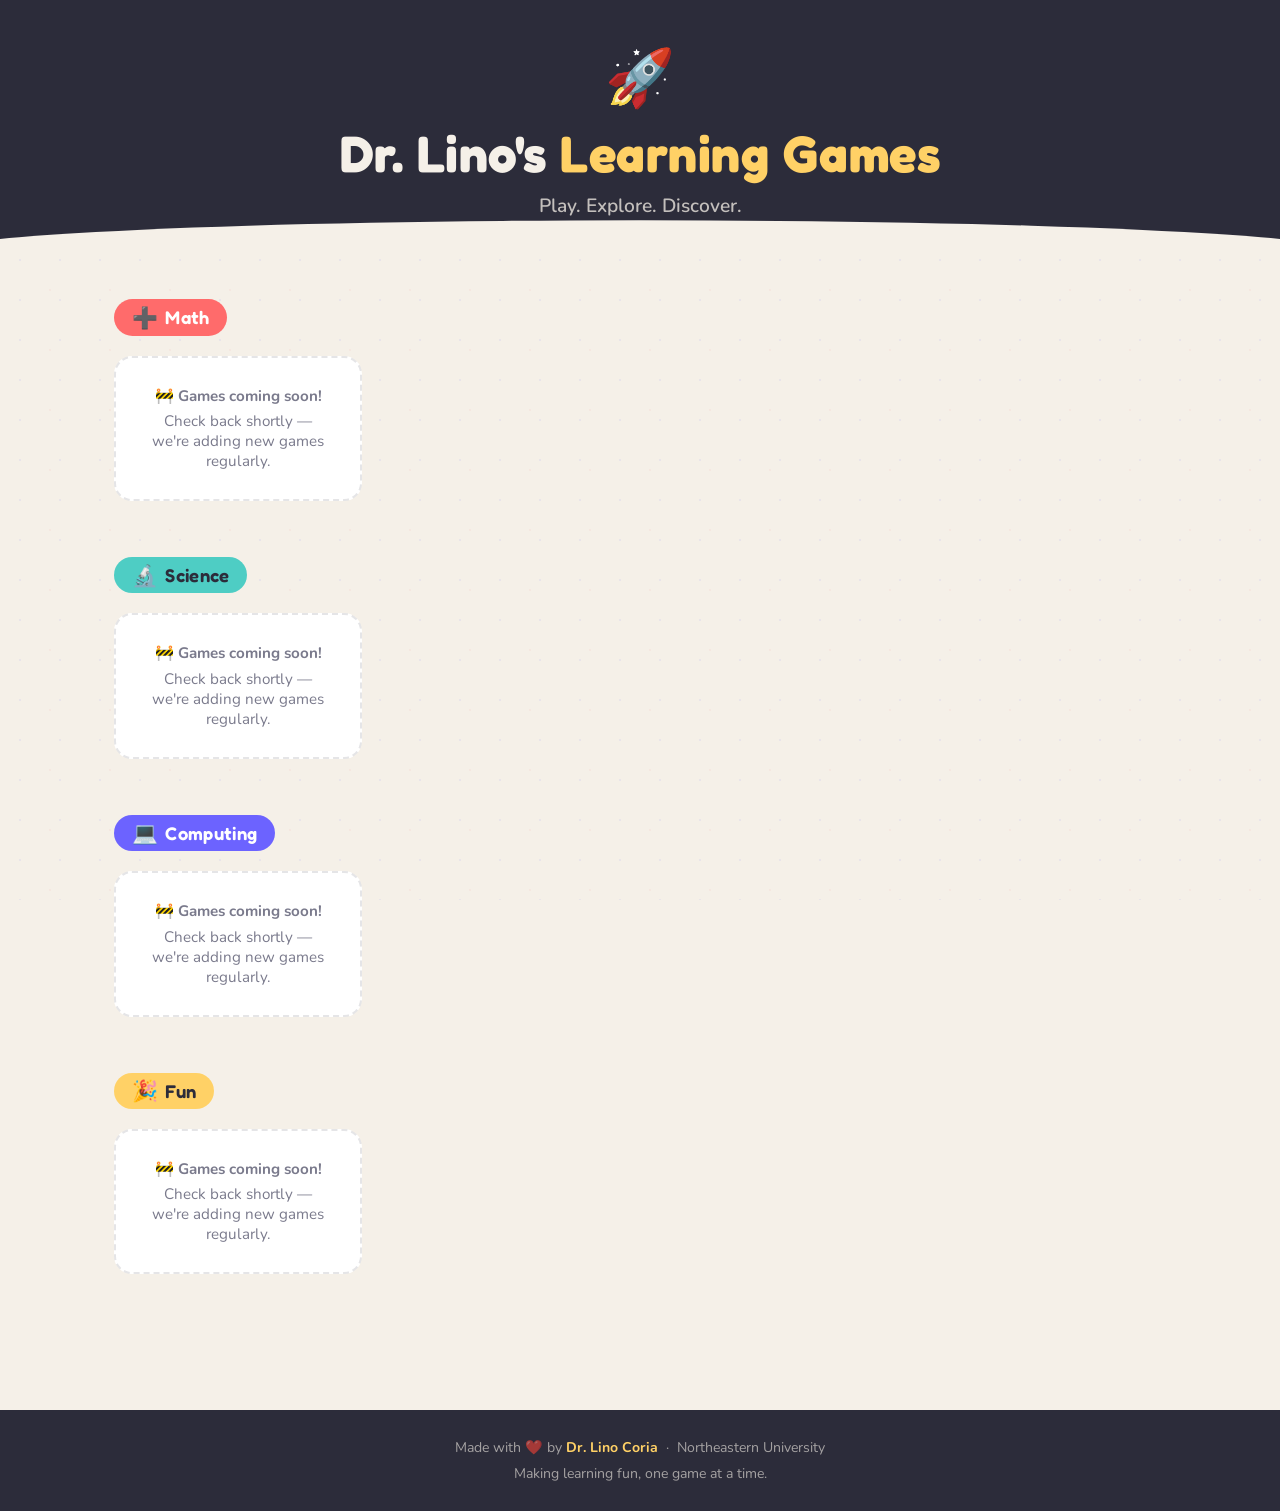
==== index.html @ c78145d6 "Add full project scaffold per CLAUDE.md spec - Add index.html landing page with game registry and de" ====
<!DOCTYPE html>
<html lang="en">
<head>
  <meta charset="UTF-8" />
  <meta name="viewport" content="width=device-width, initial-scale=1.0" />
  <title>Dr. Lino's Learning Games</title>
  <link rel="icon" type="image/svg+xml" href="favicon.svg" />
  <link rel="preconnect" href="https://fonts.googleapis.com" />
  <link rel="preconnect" href="https://fonts.gstatic.com" crossorigin />
  <link href="https://fonts.googleapis.com/css2?family=Fredoka:wght@400;600;700&family=Nunito:wght@400;600;700&display=swap" rel="stylesheet" />
  <style>
    /* ─── Design Tokens ──────────────────────────────────────────── */
    :root {
      --clr-bg:         #f5f0e8;
      --clr-surface:    #ffffff;
      --clr-text:       #2c2c3a;
      --clr-muted:      #7a7a8c;

      /* Category accent colours */
      --clr-math:       #ff6b6b;
      --clr-math-soft:  #fff0f0;
      --clr-sci:        #4ecdc4;
      --clr-sci-soft:   #f0fdfb;
      --clr-comp:       #6c63ff;
      --clr-comp-soft:  #f3f2ff;
      --clr-fun:        #ffd166;
      --clr-fun-soft:   #fffbf0;

      --clr-header-bg:  #2c2c3a;
      --clr-header-txt: #f5f0e8;

      --radius-card:    18px;
      --radius-badge:   50px;
      --shadow-card:    0 4px 20px rgba(44,44,58,0.10);
      --shadow-hover:   0 8px 32px rgba(44,44,58,0.18);

      --font-display: 'Fredoka', sans-serif;
      --font-body:    'Nunito', sans-serif;

      --transition: 0.25s cubic-bezier(0.34, 1.56, 0.64, 1);
    }

    /* ─── Reset & Base ───────────────────────────────────────────── */
    *, *::before, *::after { box-sizing: border-box; margin: 0; padding: 0; }

    html { scroll-behavior: smooth; }

    body {
      font-family: var(--font-body);
      background-color: var(--clr-bg);
      color: var(--clr-text);
      min-height: 100vh;
      overflow-x: hidden;
    }

    /* ─── Decorative background dots ────────────────────────────── */
    body::before {
      content: '';
      position: fixed;
      inset: 0;
      background-image:
        radial-gradient(circle, rgba(108,99,255,0.08) 1px, transparent 1px),
        radial-gradient(circle, rgba(255,107,107,0.06) 1px, transparent 1px);
      background-size: 40px 40px, 60px 60px;
      background-position: 0 0, 20px 20px;
      pointer-events: none;
      z-index: 0;
    }

    /* ─── Header ─────────────────────────────────────────────────── */
    header {
      background-color: var(--clr-header-bg);
      color: var(--clr-header-txt);
      padding: 2.5rem 2rem 2rem;
      text-align: center;
      position: relative;
      overflow: hidden;
    }

    header::after {
      content: '';
      position: absolute;
      bottom: -1px;
      left: 0;
      right: 0;
      height: 32px;
      background-color: var(--clr-bg);
      clip-path: ellipse(55% 100% at 50% 100%);
    }

    .header-emoji {
      font-size: 3.5rem;
      display: block;
      margin-bottom: 0.5rem;
      animation: float 3s ease-in-out infinite;
    }

    @keyframes float {
      0%, 100% { transform: translateY(0); }
      50%       { transform: translateY(-8px); }
    }

    header h1 {
      font-family: var(--font-display);
      font-size: clamp(2rem, 5vw, 3.2rem);
      font-weight: 700;
      letter-spacing: 0.01em;
      line-height: 1.1;
    }

    header h1 span {
      color: var(--clr-fun);
    }

    header p.tagline {
      margin-top: 0.75rem;
      font-size: clamp(1rem, 2.5vw, 1.2rem);
      color: rgba(245,240,232,0.75);
      font-weight: 600;
    }

    /* ─── Main ───────────────────────────────────────────────────── */
    main {
      position: relative;
      z-index: 1;
      max-width: 1100px;
      margin: 0 auto;
      padding: 3rem 1.5rem 5rem;
    }

    /* ─── Category Section ───────────────────────────────────────── */
    .category {
      margin-bottom: 3.5rem;
      animation: fadeUp 0.5s ease both;
    }

    .category:nth-child(1) { animation-delay: 0.05s; }
    .category:nth-child(2) { animation-delay: 0.15s; }
    .category:nth-child(3) { animation-delay: 0.25s; }
    .category:nth-child(4) { animation-delay: 0.35s; }

    @keyframes fadeUp {
      from { opacity: 0; transform: translateY(24px); }
      to   { opacity: 1; transform: translateY(0); }
    }

    .category-header {
      display: flex;
      align-items: center;
      gap: 0.75rem;
      margin-bottom: 1.25rem;
    }

    .category-badge {
      display: inline-flex;
      align-items: center;
      gap: 0.45rem;
      padding: 0.35rem 1.1rem;
      border-radius: var(--radius-badge);
      font-family: var(--font-display);
      font-size: 1.15rem;
      font-weight: 600;
      letter-spacing: 0.02em;
      color: var(--clr-surface);
    }

    .category-badge .icon { font-size: 1.3rem; }

    .category[data-cat="math"]      .category-badge { background-color: var(--clr-math); }
    .category[data-cat="science"]   .category-badge { background-color: var(--clr-sci); color: var(--clr-text); }
    .category[data-cat="computing"] .category-badge { background-color: var(--clr-comp); }
    .category[data-cat="fun"]       .category-badge { background-color: var(--clr-fun); color: var(--clr-text); }

    .category-count {
      font-size: 0.9rem;
      color: var(--clr-muted);
      font-weight: 600;
    }

    /* ─── Games Grid ─────────────────────────────────────────────── */
    .games-grid {
      display: grid;
      grid-template-columns: repeat(auto-fill, minmax(240px, 1fr));
      gap: 1.25rem;
    }

    /* ─── Game Card ──────────────────────────────────────────────── */
    .game-card {
      background-color: var(--clr-surface);
      border-radius: var(--radius-card);
      box-shadow: var(--shadow-card);
      overflow: hidden;
      text-decoration: none;
      color: inherit;
      display: flex;
      flex-direction: column;
      transition: transform var(--transition), box-shadow var(--transition);
      position: relative;
    }

    .game-card:hover {
      transform: translateY(-6px) scale(1.02);
      box-shadow: var(--shadow-hover);
    }

    .game-card:focus-visible {
      outline: 3px solid var(--clr-comp);
      outline-offset: 3px;
    }

    .card-thumb {
      width: 100%;
      aspect-ratio: 16 / 9;
      display: flex;
      align-items: center;
      justify-content: center;
      font-size: 3.5rem;
      position: relative;
    }

    .category[data-cat="math"]      .card-thumb { background-color: var(--clr-math-soft); }
    .category[data-cat="science"]   .card-thumb { background-color: var(--clr-sci-soft); }
    .category[data-cat="computing"] .card-thumb { background-color: var(--clr-comp-soft); }
    .category[data-cat="fun"]       .card-thumb { background-color: var(--clr-fun-soft); }

    .card-body {
      padding: 1rem 1.1rem 1.2rem;
      flex: 1;
      display: flex;
      flex-direction: column;
      gap: 0.4rem;
    }

    .card-title {
      font-family: var(--font-display);
      font-size: 1.1rem;
      font-weight: 600;
      line-height: 1.25;
      color: var(--clr-text);
    }

    .card-desc {
      font-size: 0.88rem;
      color: var(--clr-muted);
      line-height: 1.5;
      flex: 1;
    }

    .card-play {
      margin-top: 0.75rem;
      display: inline-flex;
      align-items: center;
      gap: 0.35rem;
      font-family: var(--font-display);
      font-size: 0.95rem;
      font-weight: 600;
      color: var(--clr-surface);
      padding: 0.45rem 1rem;
      border-radius: var(--radius-badge);
      width: fit-content;
      transition: filter 0.2s;
    }

    .game-card:hover .card-play { filter: brightness(1.1); }

    .category[data-cat="math"]      .card-play { background-color: var(--clr-math); }
    .category[data-cat="science"]   .card-play { background-color: var(--clr-sci); color: var(--clr-text); }
    .category[data-cat="computing"] .card-play { background-color: var(--clr-comp); }
    .category[data-cat="fun"]       .card-play { background-color: var(--clr-fun); color: var(--clr-text); }

    /* ─── "Coming Soon" card variant ────────────────────────────── */
    .game-card.coming-soon {
      opacity: 0.55;
      pointer-events: none;
      cursor: default;
    }

    .coming-soon-label {
      position: absolute;
      top: 0.6rem;
      right: 0.7rem;
      background: var(--clr-text);
      color: var(--clr-bg);
      font-size: 0.7rem;
      font-weight: 700;
      font-family: var(--font-display);
      padding: 0.2rem 0.65rem;
      border-radius: var(--radius-badge);
      letter-spacing: 0.05em;
      text-transform: uppercase;
    }

    /* ─── Empty Category Placeholder ────────────────────────────── */
    .empty-category {
      background: var(--clr-surface);
      border-radius: var(--radius-card);
      padding: 1.75rem;
      text-align: center;
      color: var(--clr-muted);
      font-size: 0.95rem;
      border: 2px dashed rgba(44,44,58,0.12);
    }

    .empty-category p { margin-top: 0.35rem; }

    /* ─── Footer ─────────────────────────────────────────────────── */
    footer {
      position: relative;
      z-index: 1;
      background-color: var(--clr-header-bg);
      color: rgba(245,240,232,0.6);
      text-align: center;
      padding: 1.75rem 1rem;
      font-size: 0.88rem;
    }

    footer a {
      color: var(--clr-fun);
      text-decoration: none;
      font-weight: 700;
    }

    footer a:hover { text-decoration: underline; }

    /* ─── Responsive ─────────────────────────────────────────────── */
    @media (max-width: 480px) {
      .games-grid { grid-template-columns: 1fr; }
    }
  </style>
</head>
<body>

  <!-- ── Header ───────────────────────────────────────────────── -->
  <header>
    <span class="header-emoji" role="img" aria-label="rocket">🚀</span>
    <h1>Dr. Lino's <span>Learning Games</span></h1>
    <p class="tagline">Play. Explore. Discover.</p>
  </header>

  <!-- ── Main content ─────────────────────────────────────────── -->
  <main>

    <!-- MATH ──────────────────────────────────────────────────── -->
    <section class="category" data-cat="math" aria-labelledby="cat-math">
      <div class="category-header">
        <span class="category-badge">
          <span class="icon" aria-hidden="true">➕</span>
          <span id="cat-math">Math</span>
        </span>
        <span class="category-count" id="math-count"></span>
      </div>
      <div class="games-grid" id="grid-math">
        <!-- Game cards injected by JS, or add manually below -->
        <!-- Example (remove when real games are added):
        <a class="game-card" href="games/math/addition-adventure/">
          <div class="card-thumb">🔢</div>
          <div class="card-body">
            <span class="card-title">Addition Adventure</span>
            <span class="card-desc">Race against the clock to solve addition problems!</span>
            <span class="card-play">▶ Play</span>
          </div>
        </a>
        -->
      </div>
    </section>

    <!-- SCIENCE ────────────────────────────────────────────────── -->
    <section class="category" data-cat="science" aria-labelledby="cat-science">
      <div class="category-header">
        <span class="category-badge">
          <span class="icon" aria-hidden="true">🔬</span>
          <span id="cat-science">Science</span>
        </span>
        <span class="category-count" id="science-count"></span>
      </div>
      <div class="games-grid" id="grid-science"></div>
    </section>

    <!-- COMPUTING ──────────────────────────────────────────────── -->
    <section class="category" data-cat="computing" aria-labelledby="cat-computing">
      <div class="category-header">
        <span class="category-badge">
          <span class="icon" aria-hidden="true">💻</span>
          <span id="cat-computing">Computing</span>
        </span>
        <span class="category-count" id="computing-count"></span>
      </div>
      <div class="games-grid" id="grid-computing"></div>
    </section>

    <!-- FUN ────────────────────────────────────────────────────── -->
    <section class="category" data-cat="fun" aria-labelledby="cat-fun">
      <div class="category-header">
        <span class="category-badge">
          <span class="icon" aria-hidden="true">🎉</span>
          <span id="cat-fun">Fun</span>
        </span>
        <span class="category-count" id="fun-count"></span>
      </div>
      <div class="games-grid" id="grid-fun"></div>
    </section>

  </main>

  <!-- ── Footer ───────────────────────────────────────────────── -->
  <footer>
    <p>Made with ❤️ by <a href="https://linocoria.com" target="_blank" rel="noopener">Dr. Lino Coria</a> &nbsp;·&nbsp; Northeastern University</p>
    <p style="margin-top:0.4rem;">Making learning fun, one game at a time.</p>
  </footer>

  <!-- ── Game Registry ────────────────────────────────────────── -->
  <!--
    HOW TO ADD A GAME
    =================
    Add an object to the `games` array below.

    Fields:
      title    (string)   — Display name shown on the card
      desc     (string)   — One-sentence description for the card
      category (string)   — One of: "math" | "science" | "computing" | "fun"
      path     (string)   — Relative URL, e.g. "games/math/addition-adventure/"
      emoji    (string)   — Emoji used as the card thumbnail
      soon     (boolean)  — Optional. Set to true to show "Coming Soon" badge

    Example:
    { title: "Addition Adventure", desc: "Race to solve addition problems!",
      category: "math", path: "games/math/addition-adventure/", emoji: "🔢" }
  -->
  <script>
    const games = [
      // ── Add your games here ──────────────────────────────────────
      // { title: "Addition Adventure", desc: "Race against the clock to solve addition problems!", category: "math", path: "games/math/addition-adventure/", emoji: "🔢" },
      // { title: "Solar System Quiz",  desc: "How well do you know the planets?", category: "science", path: "games/science/solar-system-quiz/", emoji: "🪐" },
      // { title: "Sorting Explorer",   desc: "Watch sorting algorithms come to life!", category: "computing", path: "games/computing/sorting-explorer/", emoji: "📊" },
      // { title: "Word Scramble",       desc: "Unscramble the letters before time runs out.", category: "fun", path: "games/fun/word-scramble/", emoji: "🔤" },
    ];

    // ── Render ────────────────────────────────────────────────────
    const categories = ["math", "science", "computing", "fun"];

    categories.forEach(cat => {
      const grid  = document.getElementById(`grid-${cat}`);
      const count = document.getElementById(`${cat}-count`);
      const list  = games.filter(g => g.category === cat);

      if (list.length === 0) {
        grid.innerHTML = `
          <div class="empty-category">
            <strong>🚧 Games coming soon!</strong>
            <p>Check back shortly — we're adding new games regularly.</p>
          </div>`;
        return;
      }

      count.textContent = `${list.length} game${list.length > 1 ? 's' : ''}`;

      list.forEach(game => {
        const card = document.createElement('a');
        card.className = 'game-card' + (game.soon ? ' coming-soon' : '');
        card.href      = game.soon ? '#' : game.path;
        if (!game.soon) card.setAttribute('aria-label', `Play ${game.title}`);

        card.innerHTML = `
          ${game.soon ? '<span class="coming-soon-label" aria-label="Coming soon">Coming Soon</span>' : ''}
          <div class="card-thumb" role="img" aria-hidden="true">${game.emoji}</div>
          <div class="card-body">
            <span class="card-title">${game.title}</span>
            <span class="card-desc">${game.desc}</span>
            ${!game.soon ? '<span class="card-play">▶ Play</span>' : ''}
          </div>`;

        grid.appendChild(card);
      });

      count.textContent = `${list.length} game${list.length > 1 ? 's' : ''}`;
    });
  </script>

</body>
</html>
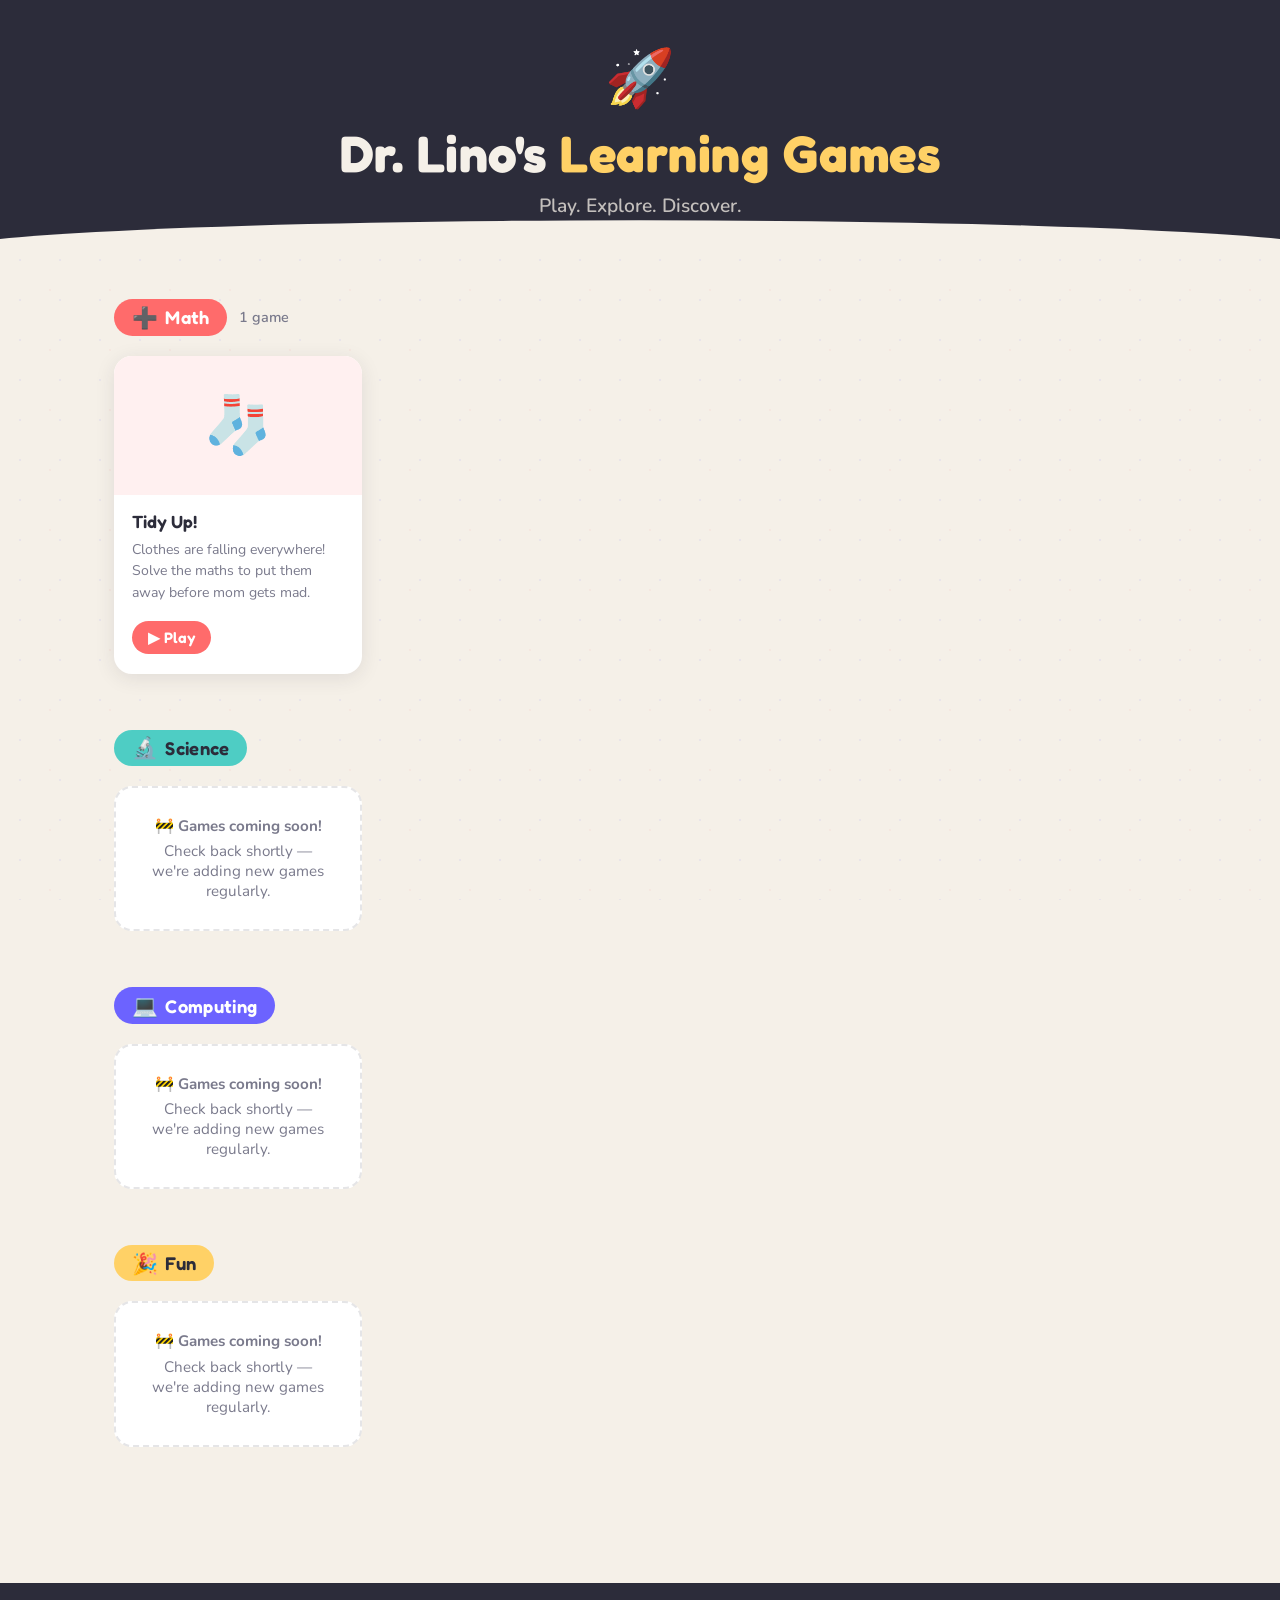
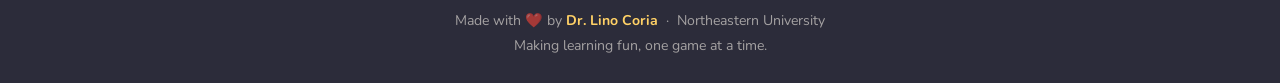
==== commit 1f04c80b: "Add Tidy Up! math game and register it on the landing page Adds a new canvas-based falling-clothes m" ====
--- a/index.html
+++ b/index.html
@@ -429,6 +429,7 @@
   <script>
     const games = [
       // ── Add your games here ──────────────────────────────────────
+      { title: "Tidy Up!", desc: "Clothes are falling everywhere! Solve the maths to put them away before mom gets mad.", category: "math", path: "games/math/tidy-up/", emoji: "🧦" },
       // { title: "Addition Adventure", desc: "Race against the clock to solve addition problems!", category: "math", path: "games/math/addition-adventure/", emoji: "🔢" },
       // { title: "Solar System Quiz",  desc: "How well do you know the planets?", category: "science", path: "games/science/solar-system-quiz/", emoji: "🪐" },
       // { title: "Sorting Explorer",   desc: "Watch sorting algorithms come to life!", category: "computing", path: "games/computing/sorting-explorer/", emoji: "📊" },
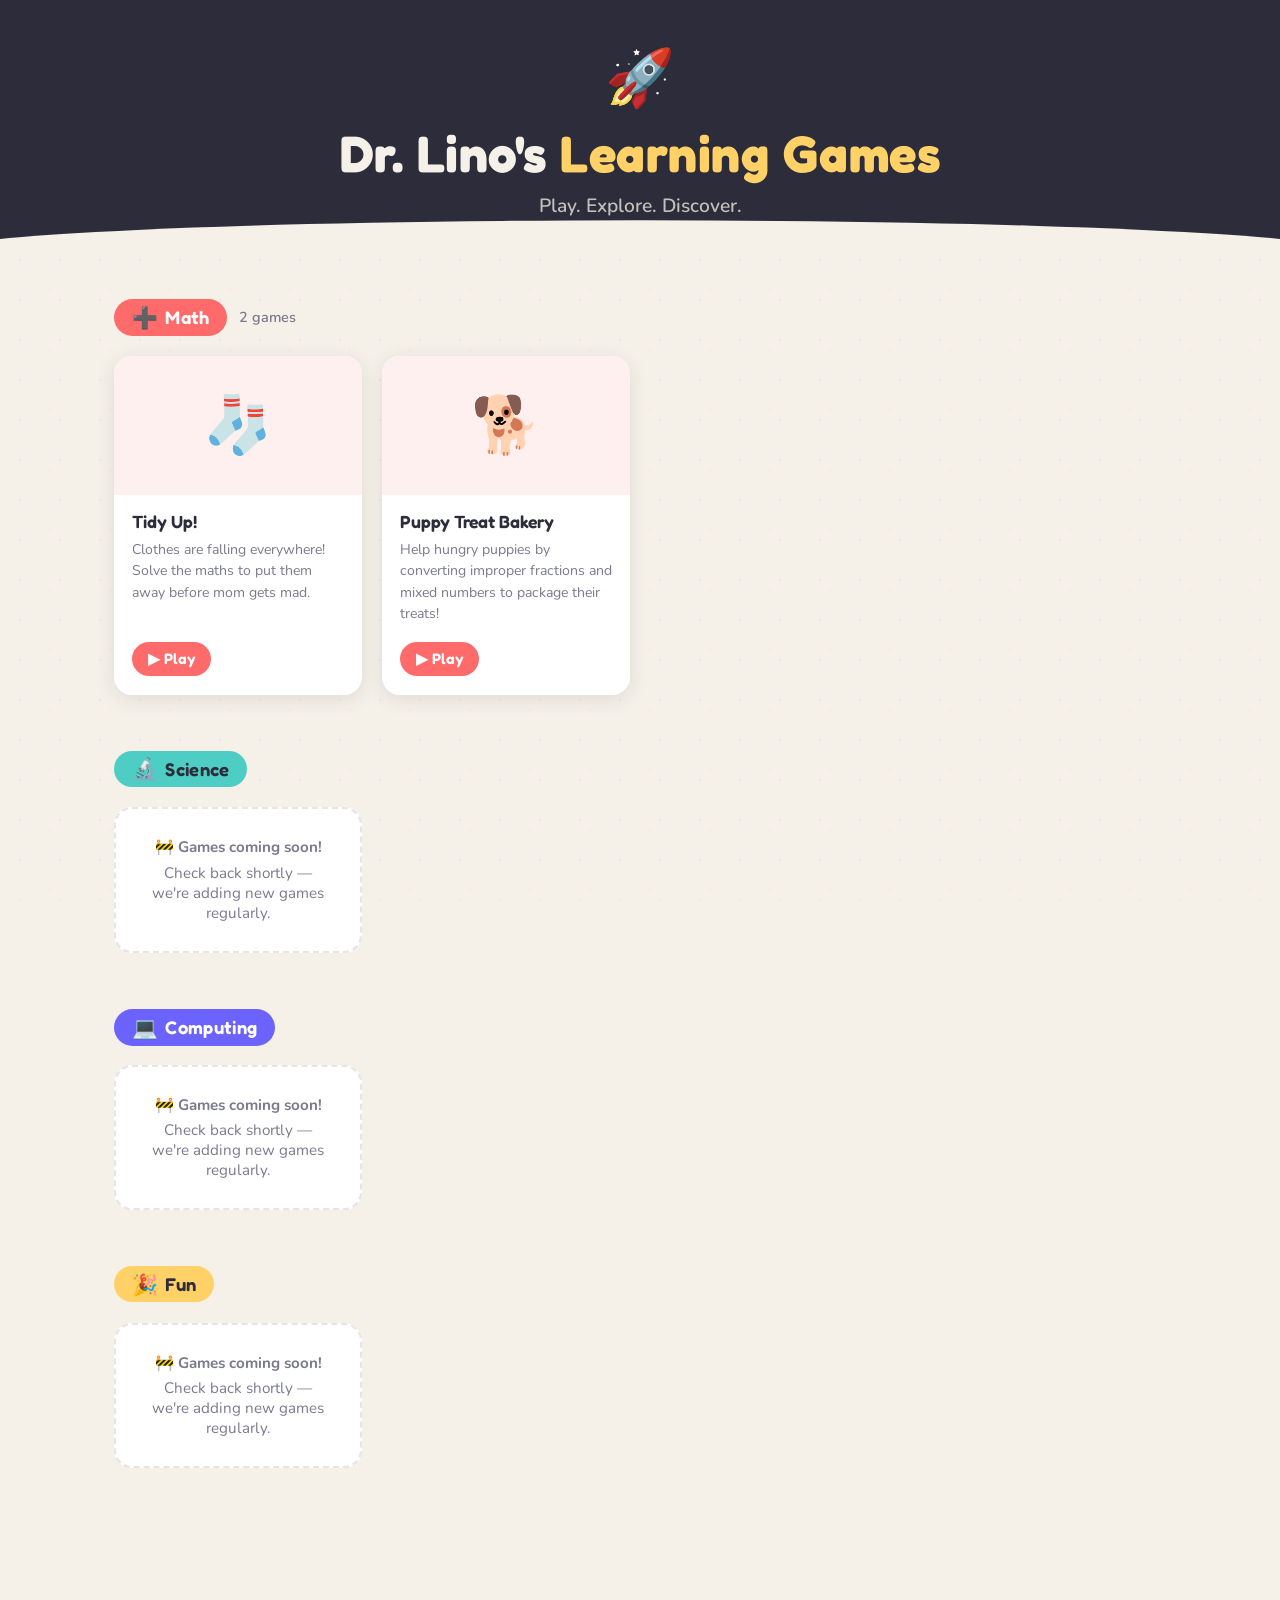
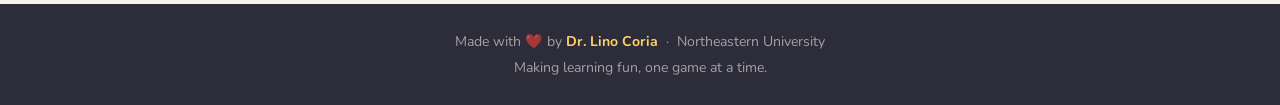
==== commit 79076b49: "Add Puppy Treat Bakery math game and register it on the landing page Adds a fractions game under gam" ====
--- a/index.html
+++ b/index.html
@@ -430,6 +430,7 @@
     const games = [
       // ── Add your games here ──────────────────────────────────────
       { title: "Tidy Up!", desc: "Clothes are falling everywhere! Solve the maths to put them away before mom gets mad.", category: "math", path: "games/math/tidy-up/", emoji: "🧦" },
+      { title: "Puppy Treat Bakery", desc: "Help hungry puppies by converting improper fractions and mixed numbers to package their treats!", category: "math", path: "games/math/puppy-treat-bakery/", emoji: "🐕" },
       // { title: "Addition Adventure", desc: "Race against the clock to solve addition problems!", category: "math", path: "games/math/addition-adventure/", emoji: "🔢" },
       // { title: "Solar System Quiz",  desc: "How well do you know the planets?", category: "science", path: "games/science/solar-system-quiz/", emoji: "🪐" },
       // { title: "Sorting Explorer",   desc: "Watch sorting algorithms come to life!", category: "computing", path: "games/computing/sorting-explorer/", emoji: "📊" },
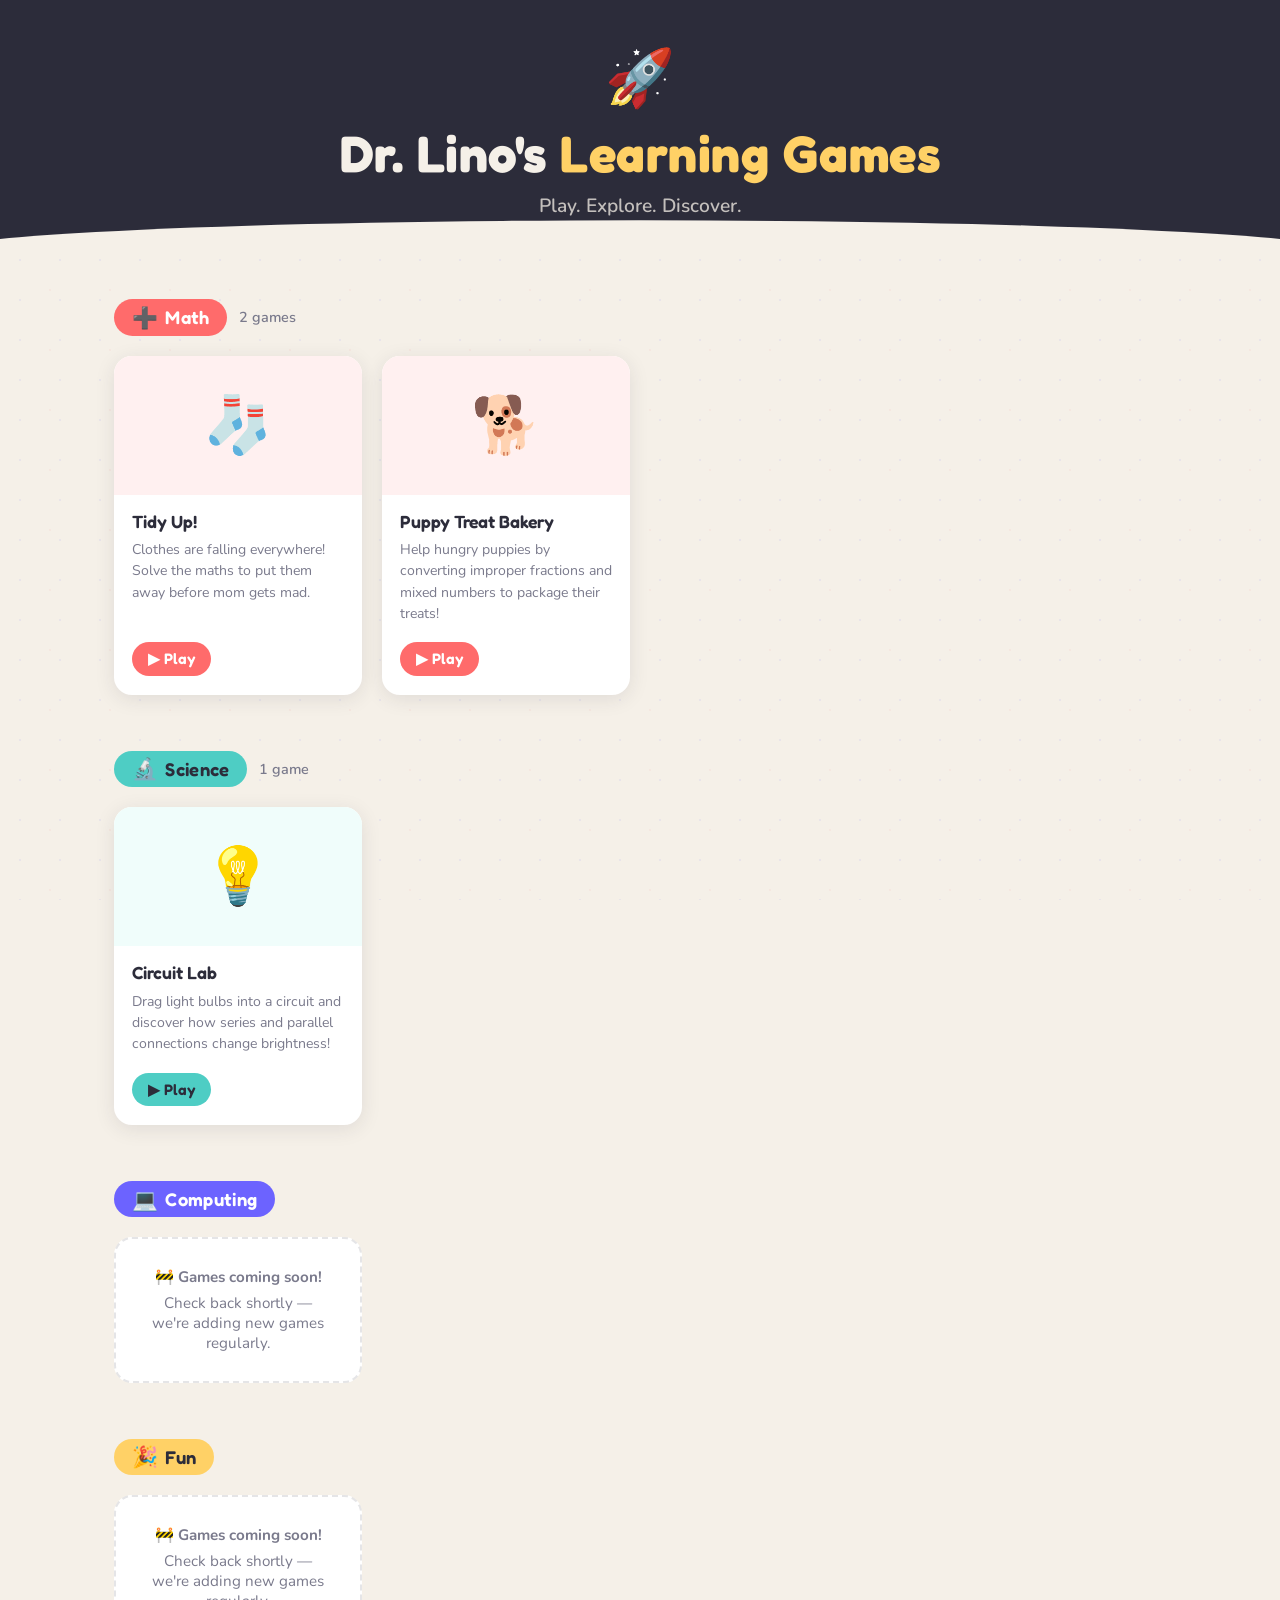
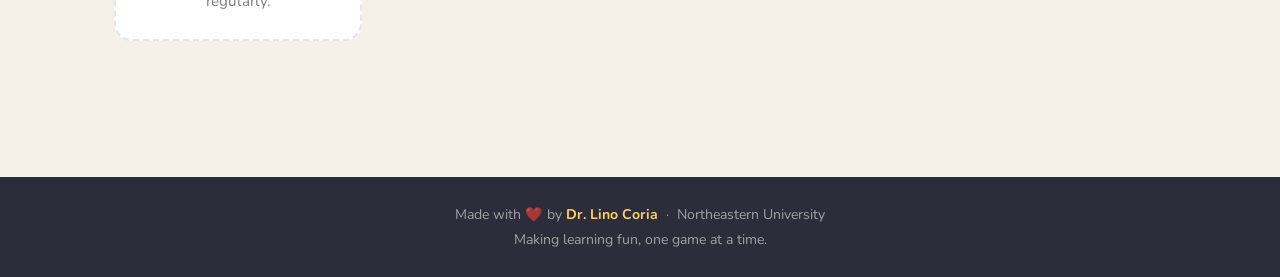
==== commit 70b70740: "Add Circuit Lab science game with series/parallel circuit explorer Introduces a new interactive game" ====
--- a/index.html
+++ b/index.html
@@ -430,6 +430,7 @@
     const games = [
       // ── Add your games here ──────────────────────────────────────
       { title: "Tidy Up!", desc: "Clothes are falling everywhere! Solve the maths to put them away before mom gets mad.", category: "math", path: "games/math/tidy-up/", emoji: "🧦" },
+      { title: "Circuit Lab", desc: "Drag light bulbs into a circuit and discover how series and parallel connections change brightness!", category: "science", path: "games/science/circuit-lab/", emoji: "💡" },
       { title: "Puppy Treat Bakery", desc: "Help hungry puppies by converting improper fractions and mixed numbers to package their treats!", category: "math", path: "games/math/puppy-treat-bakery/", emoji: "🐕" },
       // { title: "Addition Adventure", desc: "Race against the clock to solve addition problems!", category: "math", path: "games/math/addition-adventure/", emoji: "🔢" },
       // { title: "Solar System Quiz",  desc: "How well do you know the planets?", category: "science", path: "games/science/solar-system-quiz/", emoji: "🪐" },
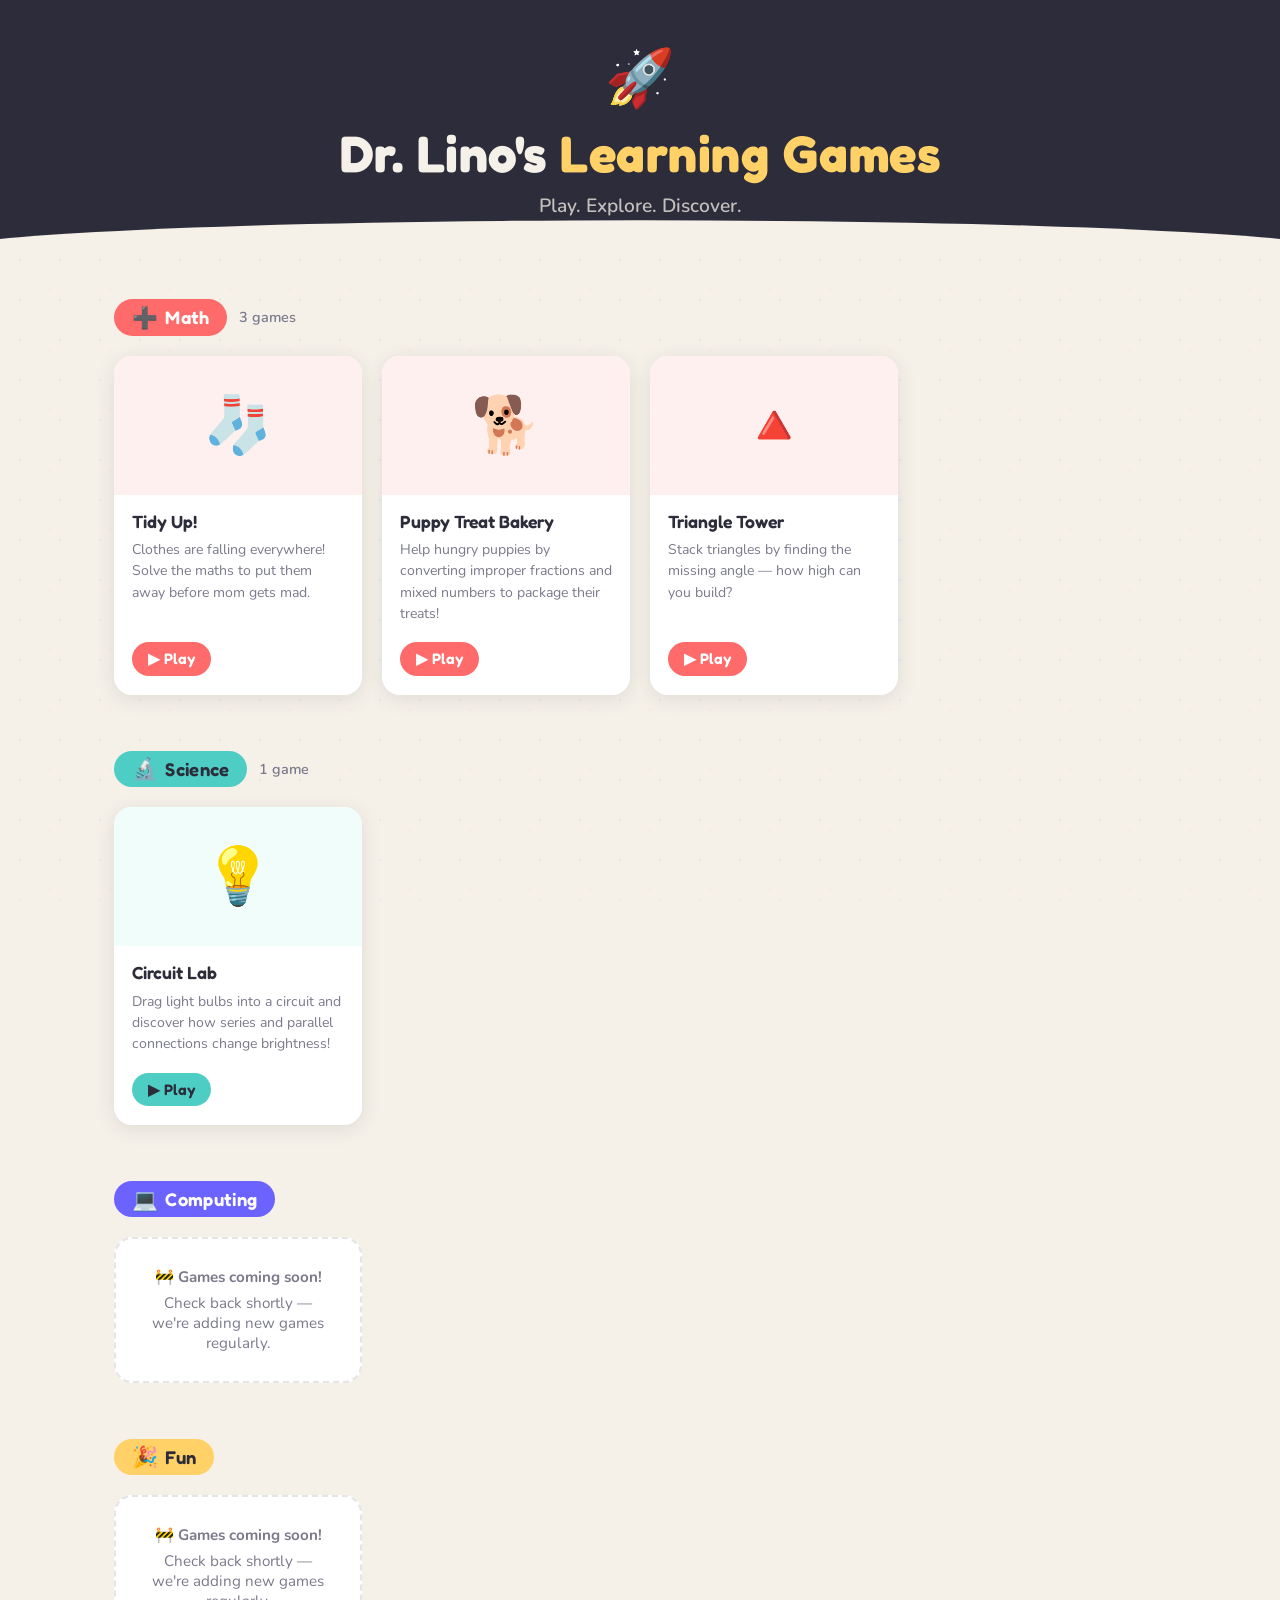
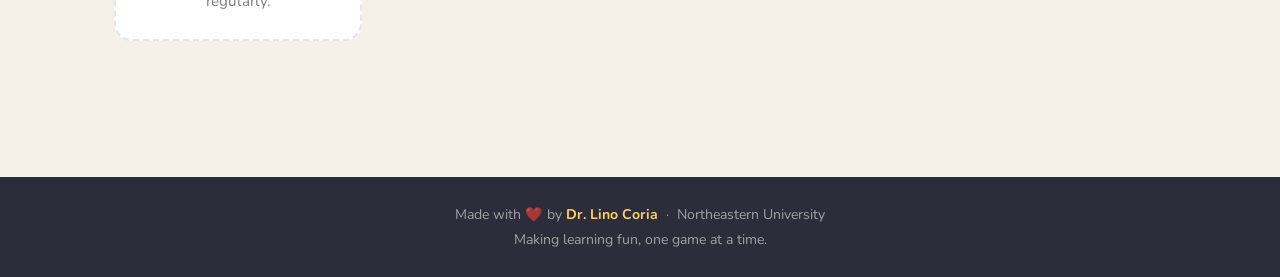
==== commit c1bd2a7e: "Add Triangle Tower math game Geometrically accurate angle-puzzle game where players find the missing" ====
--- a/index.html
+++ b/index.html
@@ -432,6 +432,7 @@
       { title: "Tidy Up!", desc: "Clothes are falling everywhere! Solve the maths to put them away before mom gets mad.", category: "math", path: "games/math/tidy-up/", emoji: "🧦" },
       { title: "Circuit Lab", desc: "Drag light bulbs into a circuit and discover how series and parallel connections change brightness!", category: "science", path: "games/science/circuit-lab/", emoji: "💡" },
       { title: "Puppy Treat Bakery", desc: "Help hungry puppies by converting improper fractions and mixed numbers to package their treats!", category: "math", path: "games/math/puppy-treat-bakery/", emoji: "🐕" },
+      { title: "Triangle Tower", desc: "Stack triangles by finding the missing angle — how high can you build?", category: "math", path: "games/math/triangle-tower/", emoji: "🔺" },
       // { title: "Addition Adventure", desc: "Race against the clock to solve addition problems!", category: "math", path: "games/math/addition-adventure/", emoji: "🔢" },
       // { title: "Solar System Quiz",  desc: "How well do you know the planets?", category: "science", path: "games/science/solar-system-quiz/", emoji: "🪐" },
       // { title: "Sorting Explorer",   desc: "Watch sorting algorithms come to life!", category: "computing", path: "games/computing/sorting-explorer/", emoji: "📊" },
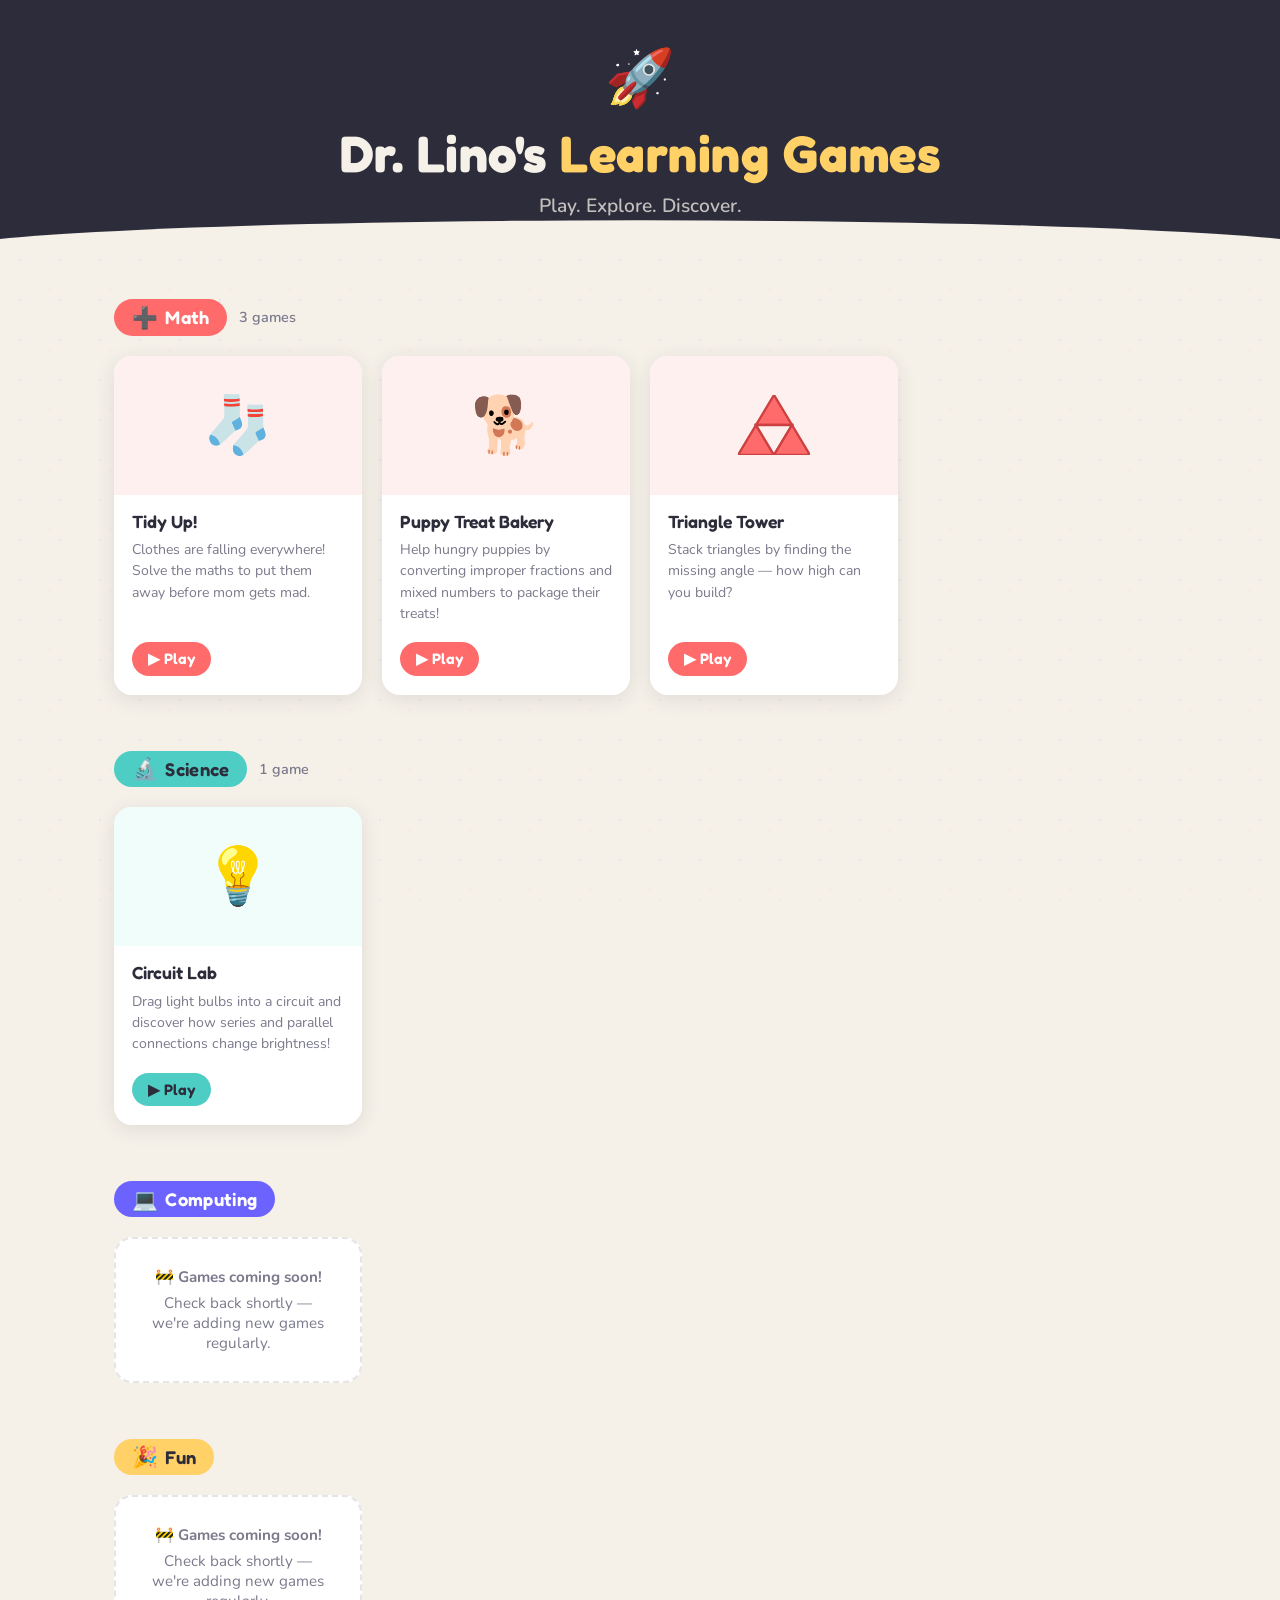
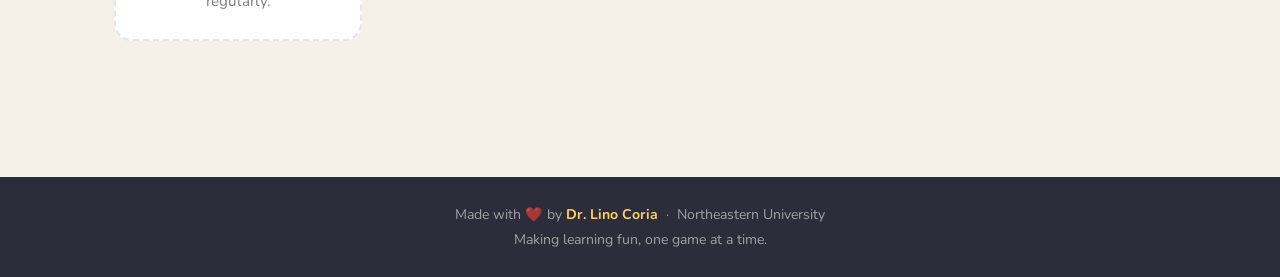
==== commit d22487f9: "Use SVG tower logo on Triangle Tower game card Replaces the 🔺 emoji with the same inline SVG (△ on t" ====
--- a/index.html
+++ b/index.html
@@ -432,7 +432,7 @@
       { title: "Tidy Up!", desc: "Clothes are falling everywhere! Solve the maths to put them away before mom gets mad.", category: "math", path: "games/math/tidy-up/", emoji: "🧦" },
       { title: "Circuit Lab", desc: "Drag light bulbs into a circuit and discover how series and parallel connections change brightness!", category: "science", path: "games/science/circuit-lab/", emoji: "💡" },
       { title: "Puppy Treat Bakery", desc: "Help hungry puppies by converting improper fractions and mixed numbers to package their treats!", category: "math", path: "games/math/puppy-treat-bakery/", emoji: "🐕" },
-      { title: "Triangle Tower", desc: "Stack triangles by finding the missing angle — how high can you build?", category: "math", path: "games/math/triangle-tower/", emoji: "🔺" },
+      { title: "Triangle Tower", desc: "Stack triangles by finding the missing angle — how high can you build?", category: "math", path: "games/math/triangle-tower/", emoji: `<svg viewBox="0 0 36 30" width="72" height="60" aria-hidden="true"><polygon points="18,0 9,15 27,15" fill="#ff6b6b" stroke="#cc4040" stroke-width="1.2"/><polygon points="9,15 0,30 18,30" fill="#ff6b6b" stroke="#cc4040" stroke-width="1.2"/><polygon points="9,15 27,15 18,30" fill="#fff0f0" stroke="#cc4040" stroke-width="1.2"/><polygon points="27,15 18,30 36,30" fill="#ff6b6b" stroke="#cc4040" stroke-width="1.2"/></svg>` },
       // { title: "Addition Adventure", desc: "Race against the clock to solve addition problems!", category: "math", path: "games/math/addition-adventure/", emoji: "🔢" },
       // { title: "Solar System Quiz",  desc: "How well do you know the planets?", category: "science", path: "games/science/solar-system-quiz/", emoji: "🪐" },
       // { title: "Sorting Explorer",   desc: "Watch sorting algorithms come to life!", category: "computing", path: "games/computing/sorting-explorer/", emoji: "📊" },
